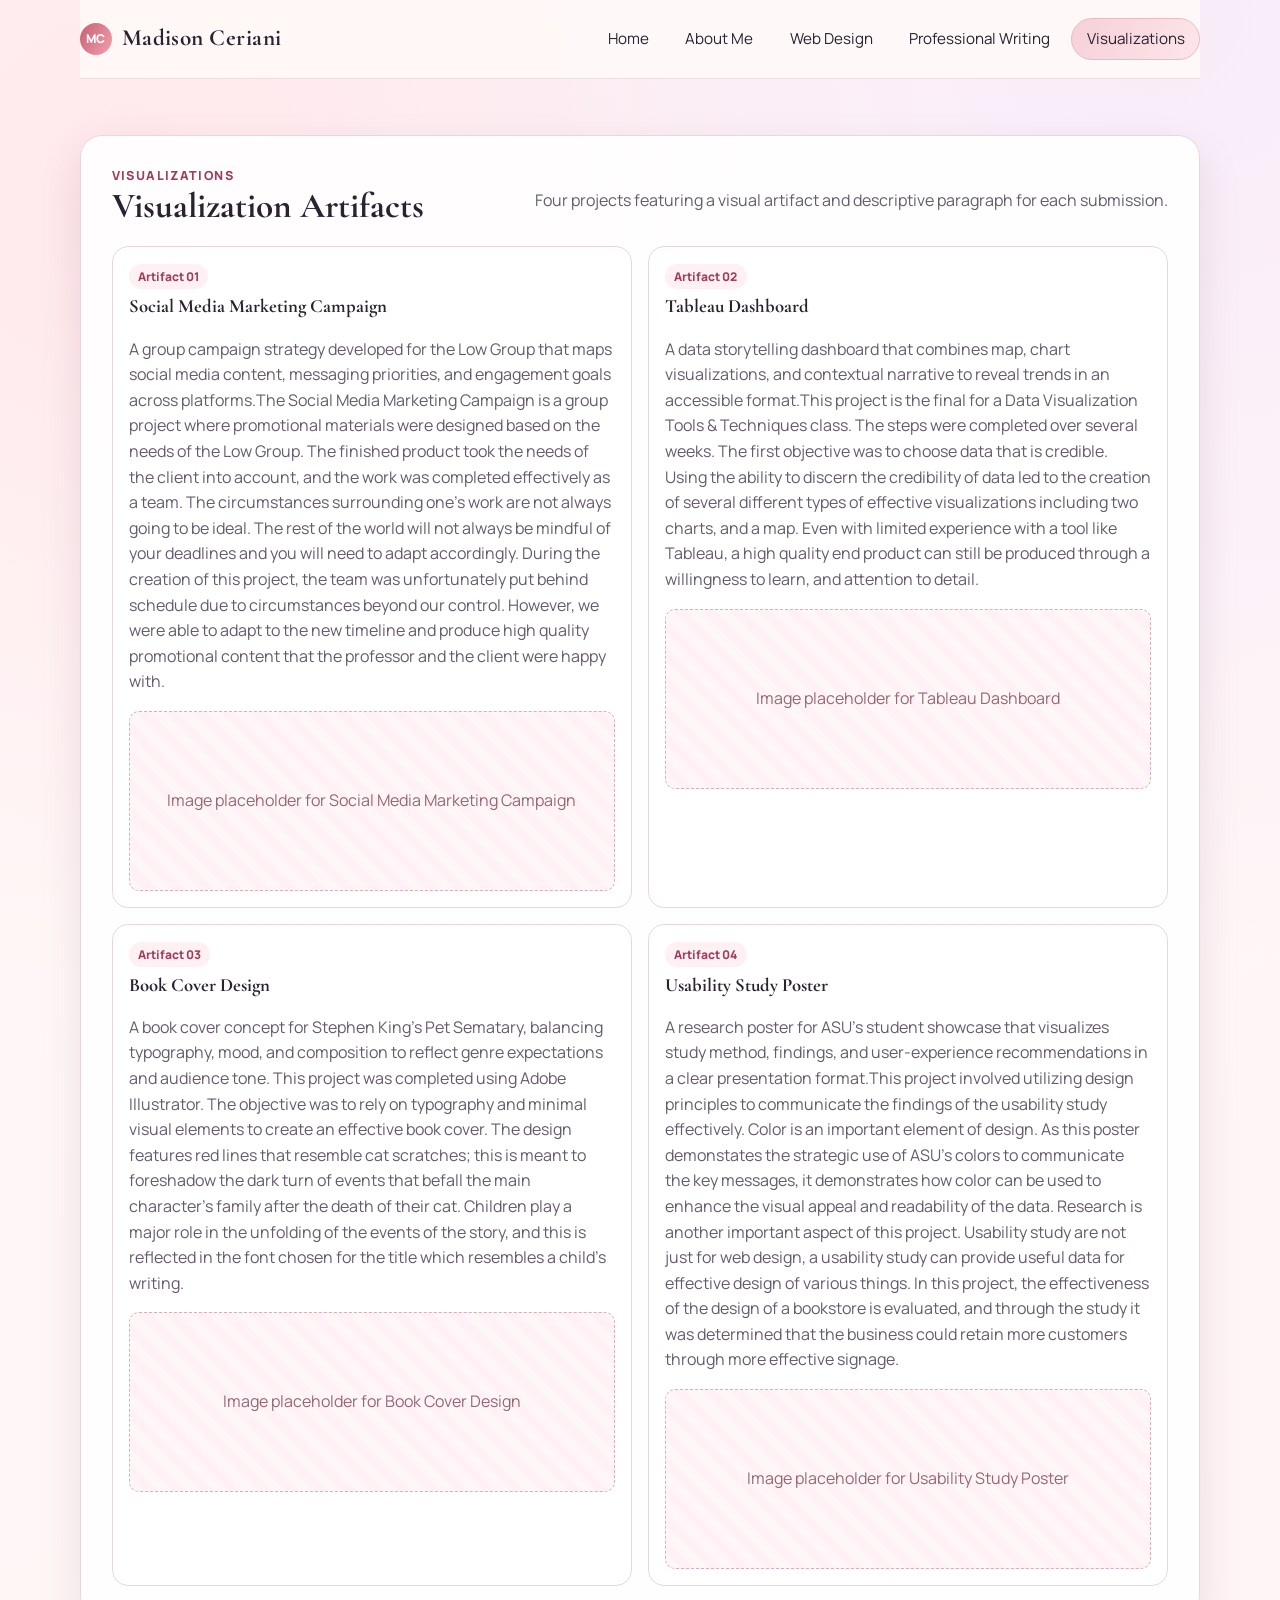
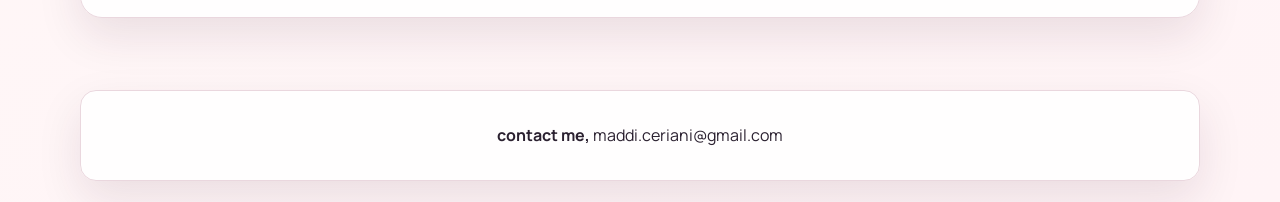
==== visualizations.html @ 90444a14 "all the changes" ====
<!DOCTYPE html>
<html lang="en">
<head>
  <meta charset="UTF-8">
  <meta name="viewport" content="width=device-width, initial-scale=1.0">
  <title>Madison Ceriani Portfolio | Visualizations</title>
  <link rel="preconnect" href="https://fonts.googleapis.com">
  <link rel="preconnect" href="https://fonts.gstatic.com" crossorigin>
  <link href="https://fonts.googleapis.com/css2?family=Cormorant+Garamond:wght@500;600;700&family=Manrope:wght@400;500;600;700;800&display=swap" rel="stylesheet">
  <link rel="stylesheet" href="assets/css/styles.css">
</head>
<body>
  <div class="page-shell">
    <header class="site-header content-wrap">
      <a class="brand" href="index.html" aria-label="Madison Ceriani portfolio home">
        <span class="brand-mark">MC</span>
        Madison Ceriani
      </a>
      <nav class="nav-links" aria-label="Primary navigation">
        <a href="index.html">Home</a>
        <a href="about.html">About Me</a>
        <a href="web-design.html">Web Design</a>
        <a href="writing.html">Professional Writing</a>
        <a class="active" href="visualizations.html">Visualizations</a>
      </nav>
    </header>

    <main class="content-wrap">
      <section class="section-panel">
        <div class="section-head">
          <div>
            <div class="eyebrow">Visualizations</div>
            <h2>Visualization Artifacts</h2>
          </div>
          <p class="section-copy">Four projects featuring a visual artifact and descriptive paragraph for each submission.</p>
        </div>

        <div class="artifact-grid">
          <article class="artifact-card">
            <div class="tag">Artifact 01</div>
            <h3>Social Media Marketing Campaign</h3>
            <p class="artifact-meta">A group campaign strategy developed for the Low Group that maps social media content, messaging priorities, and engagement goals across platforms.The Social Media Marketing Campaign is a group project where promotional materials were designed based on the needs of the Low Group. The  finished product took the needs of the client into account, and the work was completed effectively as a team. 
The circumstances surrounding one’s work are not always going to be ideal. The rest of the world will not always be mindful of your deadlines and you will need to adapt accordingly. During the creation of this project, the team was unfortunately put behind schedule due to circumstances beyond our control. However, we were able to adapt to the new timeline and produce high quality promotional content that the professor and the client were happy with.  
</p>
            <div class="media-slot">
              <div class="placeholder-block"><span>Image placeholder for Social Media Marketing Campaign</span></div>
            </div>
          </article>

          <article class="artifact-card">
            <div class="tag">Artifact 02</div>
            <h3>Tableau Dashboard</h3>
            <p class="artifact-meta">A data storytelling dashboard that combines map, chart visualizations, and contextual narrative to reveal trends in an accessible format.This project is the final for a  Data Visualization Tools & Techniques class. The steps were completed over several weeks.  The first objective was to choose data that is credible. Using the ability to discern the credibility of data led to the  creation of several different types of effective visualizations including two charts, and a map. Even with limited experience with a tool like Tableau, a high quality end product can still be produced through a willingness to learn, and attention to detail.
</p>
            <div class="media-slot">
              <div class="placeholder-block"><span>Image placeholder for Tableau Dashboard</span></div>
            </div>
          </article>

          <article class="artifact-card">
            <div class="tag">Artifact 03</div>
            <h3>Book Cover Design</h3>
            <p class="artifact-meta">A book cover concept for Stephen King's Pet Sematary, balancing typography, mood, and composition to reflect genre expectations and audience tone.	This project was completed using  Adobe Illustrator. The objective was to rely on typography and minimal visual elements to create an effective book cover. The design features red lines that resemble cat scratches; this is meant to foreshadow the dark turn of events that befall the main character’s family after the death of their cat. Children play a major role in the unfolding of the events of the story, and this is reflected in the font chosen for the title which resembles a child’s writing. 
</p>
            <div class="media-slot">
              <div class="placeholder-block"><span>Image placeholder for Book Cover Design</span></div>
            </div>
          </article>

          <article class="artifact-card">
            <div class="tag">Artifact 04</div>
            <h3>Usability Study Poster</h3>
            <p class="artifact-meta">A research poster for ASU's student showcase that visualizes study method, findings, and user-experience recommendations in a clear presentation format.This project involved utilizing design principles to communicate the findings of the usability study effectively. Color is an important element of design. As this poster demonstates the strategic use of ASU's colors to communicate the key messages, it demonstrates how color can be used to enhance the visual appeal and readability of the data. Research is another important aspect of this project. Usability study are not just for web design, a usability study can provide useful data for effective design of various things. In this project, the effectiveness of the design of a bookstore is evaluated, and through the study it was determined that the business could retain more customers through more effective signage.</p>
            <div class="media-slot">
              <div class="placeholder-block"><span>Image placeholder for Usability Study Poster</span></div>
            </div>
          </article>
        </div>
      </section>
    </main>

    <footer class="site-footer">
      <div class="footer-panel content-wrap">
        <p><strong>contact me,</strong> maddi.ceriani@gmail.com</p>
      </div>
    </footer>
  </div>
</body>
</html>
---- assets/css/styles.css ----
:root {
  --bg: #fff9f8;
  --surface: #ffffff;
  --surface-soft: #fff2ef;
  --ink: #2b2130;
  --muted: #665a6d;
  --accent: #c85f75;
  --accent-deep: #9f3e5f;
  --line: #ead7de;
  --shadow: 0 18px 45px rgba(55, 24, 46, 0.1);
  --radius-lg: 22px;
  --radius-md: 16px;
  --radius-sm: 10px;
}

* {
  box-sizing: border-box;
}

html,
body {
  margin: 0;
  padding: 0;
}

body {
  font-family: "Manrope", sans-serif;
  color: var(--ink);
  background:
    radial-gradient(circle at 10% 10%, rgba(255, 211, 221, 0.45) 0, transparent 40%),
    radial-gradient(circle at 90% 0%, rgba(233, 208, 255, 0.3) 0, transparent 45%),
    linear-gradient(145deg, #fff9f8 0%, #fff4f6 100%);
  line-height: 1.6;
}

a {
  color: var(--accent-deep);
}

a:hover {
  color: var(--accent);
}

img {
  max-width: 100%;
  display: block;
}

.page-shell {
  min-height: 100vh;
  display: flex;
  flex-direction: column;
}

.content-wrap {
  width: min(1120px, 92vw);
  margin: 0 auto;
}

.site-header {
  display: flex;
  justify-content: space-between;
  align-items: center;
  gap: 1rem;
  padding: 1.1rem 0;
  position: sticky;
  top: 0;
  z-index: 100;
  background: rgba(255, 249, 248, 0.92);
  backdrop-filter: blur(8px);
  border-bottom: 1px solid rgba(234, 215, 222, 0.8);
}

.brand {
  display: inline-flex;
  align-items: center;
  gap: 0.6rem;
  font-family: "Cormorant Garamond", serif;
  font-weight: 700;
  font-size: 1.45rem;
  letter-spacing: 0.02em;
  text-decoration: none;
  color: var(--ink);
}

.brand-mark {
  display: grid;
  place-items: center;
  width: 2rem;
  aspect-ratio: 1;
  border-radius: 999px;
  background: linear-gradient(120deg, var(--accent), #f2a1ae);
  color: #fff;
  font-family: "Manrope", sans-serif;
  font-size: 0.76rem;
  font-weight: 800;
}

.nav-links {
  display: flex;
  align-items: center;
  gap: 0.35rem;
  flex-wrap: wrap;
  justify-content: flex-end;
}

.nav-links a {
  text-decoration: none;
  color: var(--ink);
  padding: 0.5rem 0.9rem;
  border-radius: 999px;
  font-size: 0.95rem;
  border: 1px solid transparent;
  transition: all 180ms ease;
}

.nav-links a:hover,
.nav-links a:focus-visible {
  border-color: var(--line);
  background: #fff;
}

.nav-links a.active {
  background: linear-gradient(120deg, #f6d0d8, #fce6ea);
  border-color: #e9bbc7;
}

main {
  flex: 1;
  padding: 2rem 0 3.5rem;
}

.hero {
  display: grid;
  grid-template-columns: 1.2fr 0.8fr;
  gap: 2rem;
  align-items: center;
  margin-bottom: 2rem;
}

.hero-panel,
.section-panel {
  background: rgba(255, 255, 255, 0.92);
  border: 1px solid var(--line);
  border-radius: var(--radius-lg);
  box-shadow: var(--shadow);
}

.hero-panel {
  padding: clamp(1.5rem, 2.4vw, 2.2rem);
}

.hero h1,
h2,
h3 {
  font-family: "Cormorant Garamond", serif;
  line-height: 1.15;
  margin-top: 0;
}

.hero h1 {
  font-size: clamp(2rem, 5.6vw, 3.35rem);
  margin-bottom: 0.4rem;
}

.lede,
.section-copy,
.artifact-meta {
  color: var(--muted);
}

.hero-actions {
  display: flex;
  gap: 0.7rem;
  flex-wrap: wrap;
}

.button,
.button-secondary {
  text-decoration: none;
  border-radius: 999px;
  padding: 0.7rem 1.15rem;
  font-weight: 700;
  font-size: 0.94rem;
}

.button {
  background: linear-gradient(130deg, var(--accent), #de8092);
  color: #fff;
}

.button:hover {
  filter: brightness(1.05);
}

.button-secondary {
  border: 1px solid var(--line);
  color: var(--ink);
  background: #fff;
}

.hero-visual {
  display: flex;
  justify-content: center;
}

.photo-frame {
  width: min(420px, 100%);
  border-radius: 34px;
  padding: 0.7rem;
  background: linear-gradient(145deg, #fce9ee, #f7d6de);
  box-shadow: var(--shadow);
}

.photo-frame img {
  border-radius: 28px;
  object-fit: cover;
  width: 100%;
  aspect-ratio: 3 / 4;
}

.section-panel {
  padding: clamp(1.15rem, 2.4vw, 2rem);
  margin-top: 1.5rem;
}

.section-head {
  display: flex;
  justify-content: space-between;
  gap: 1rem;
  align-items: end;
  margin-bottom: 1rem;
}

.section-head h2 {
  margin-bottom: 0.2rem;
  font-size: clamp(1.6rem, 4vw, 2.2rem);
}

.eyebrow {
  text-transform: uppercase;
  letter-spacing: 0.11em;
  font-size: 0.78rem;
  font-weight: 800;
  color: var(--accent-deep);
}

.gallery-grid,
.artifact-grid {
  display: grid;
  grid-template-columns: repeat(12, minmax(0, 1fr));
  gap: 1rem;
}

.gallery-item,
.artifact-card {
  border: 1px solid var(--line);
  background: #fff;
  border-radius: var(--radius-md);
  padding: 1rem;
}

.gallery-item {
  grid-column: span 4;
}

.artifact-card {
  grid-column: span 6;
}

.tag {
  display: inline-block;
  font-size: 0.75rem;
  font-weight: 800;
  padding: 0.2rem 0.58rem;
  border-radius: 999px;
  background: #fff0f4;
  color: var(--accent-deep);
  margin-bottom: 0.45rem;
}

.media-slot {
  margin-top: 0.8rem;
}

.placeholder-block {
  border: 1px dashed #d8afba;
  min-height: 180px;
  border-radius: var(--radius-sm);
  display: grid;
  place-items: center;
  background: repeating-linear-gradient(
    45deg,
    #fff6f8,
    #fff6f8 10px,
    #fff1f5 10px,
    #fff1f5 20px
  );
  color: #956876;
  text-align: center;
  padding: 1rem;
}

.artifact-links {
  margin-top: 0.7rem;
  display: flex;
  gap: 0.75rem;
  flex-wrap: wrap;
}

.artifact-links a {
  font-weight: 700;
}

.resume-slot {
  border: 1px dashed #dcb4bf;
  border-radius: var(--radius-md);
  padding: 1rem;
  background: var(--surface-soft);
}

.resume-actions {
  display: flex;
  gap: 0.8rem;
  align-items: center;
  flex-wrap: wrap;
}

.pdf-view {
  margin-top: 0.9rem;
  border-radius: var(--radius-sm);
  border: 1px solid #e2c0c9;
  overflow: hidden;
  background: #fff;
}

.pdf-view iframe {
  display: block;
  width: 100%;
  min-height: 340px;
  border: 0;
}

.site-footer {
  margin-top: auto;
  padding: 1rem 0 1.3rem;
}

.footer-panel {
  border: 1px solid var(--line);
  background: rgba(255, 255, 255, 0.93);
  border-radius: var(--radius-md);
  box-shadow: var(--shadow);
  padding: 1rem;
  text-align: center;
}

@media (max-width: 980px) {
  .hero {
    grid-template-columns: 1fr;
  }

  .gallery-item,
  .artifact-card {
    grid-column: span 6;
  }

  .section-head {
    flex-direction: column;
    align-items: flex-start;
  }
}

@media (max-width: 720px) {
  .site-header {
    position: static;
    flex-direction: column;
    align-items: flex-start;
  }

  .nav-links {
    width: 100%;
    justify-content: flex-start;
  }

  .gallery-item,
  .artifact-card {
    grid-column: span 12;
  }

  .photo-frame {
    width: 100%;
  }

  .pdf-view iframe {
    min-height: 280px;
  }
}
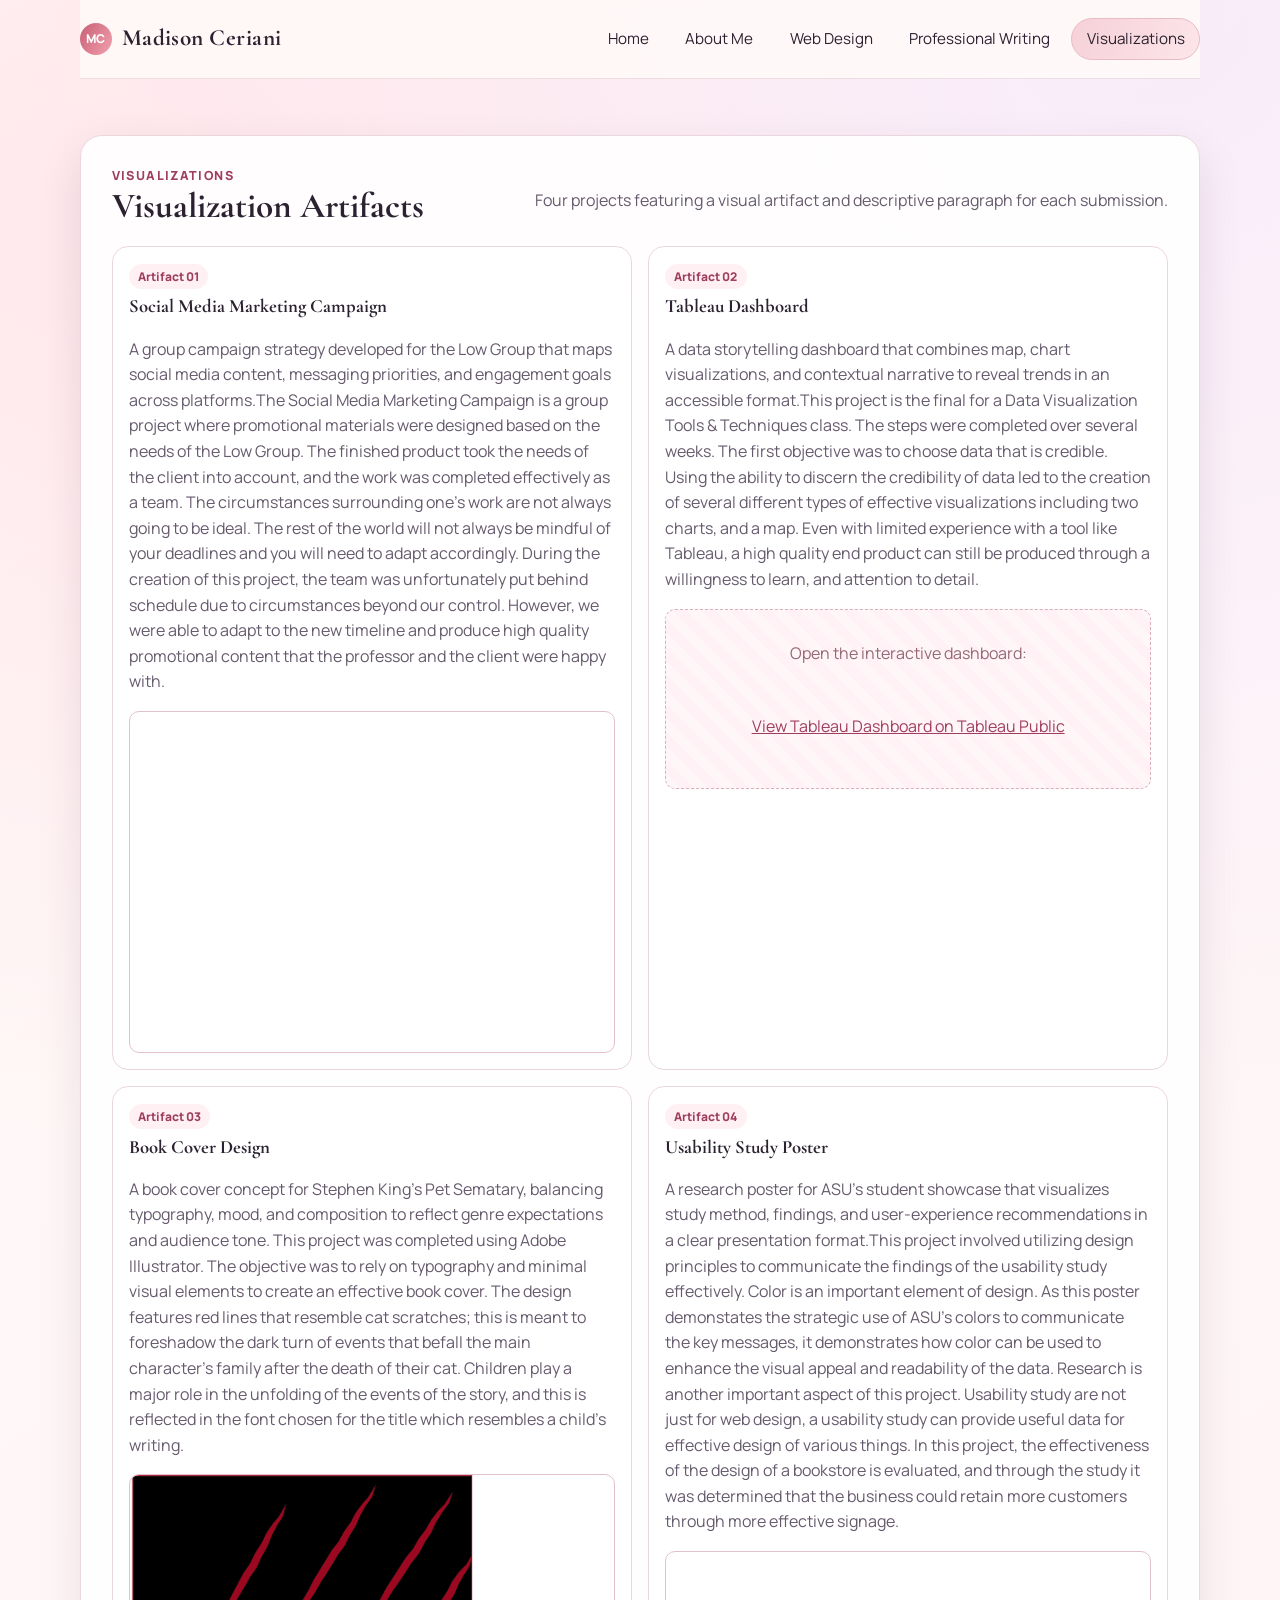
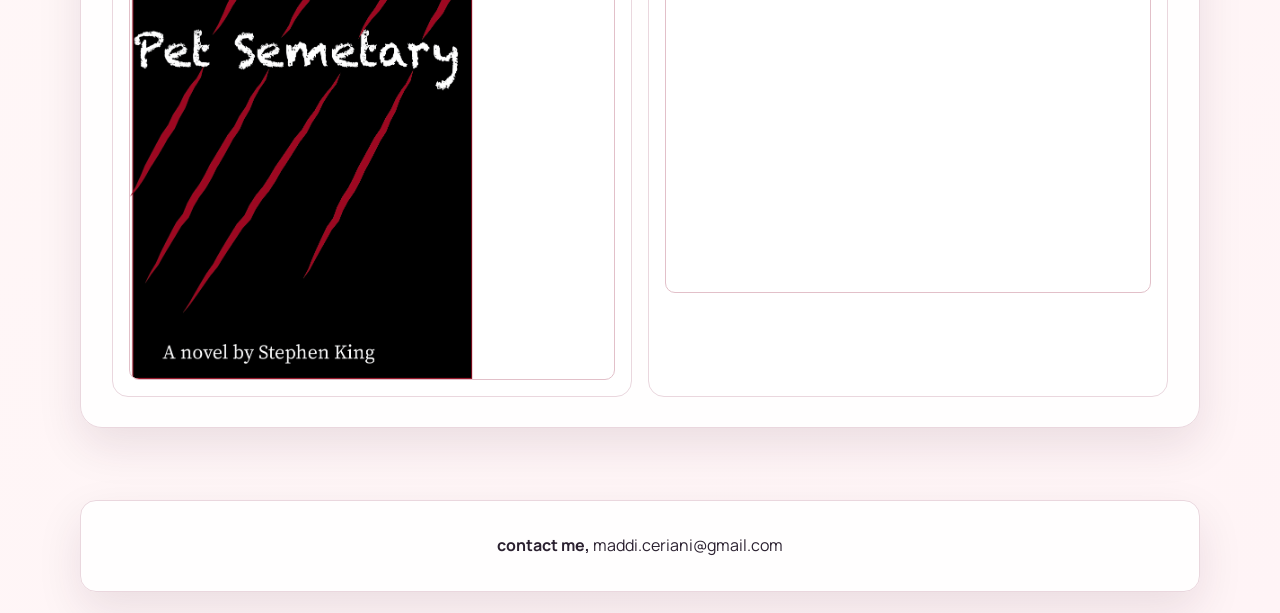
==== commit 80f857de: "Refactor code structure for improved readability and maintainability" ====
--- a/visualizations.html
+++ b/visualizations.html
@@ -43,7 +43,9 @@
 The circumstances surrounding one’s work are not always going to be ideal. The rest of the world will not always be mindful of your deadlines and you will need to adapt accordingly. During the creation of this project, the team was unfortunately put behind schedule due to circumstances beyond our control. However, we were able to adapt to the new timeline and produce high quality promotional content that the professor and the client were happy with.  
 </p>
             <div class="media-slot">
-              <div class="placeholder-block"><span>Image placeholder for Social Media Marketing Campaign</span></div>
+              <div class="pdf-view">
+                <iframe src="Social%20MEdia%20MArketing.pdf" title="Social Media Marketing Campaign PDF"></iframe>
+              </div>
             </div>
           </article>
 
@@ -53,7 +55,12 @@
             <p class="artifact-meta">A data storytelling dashboard that combines map, chart visualizations, and contextual narrative to reveal trends in an accessible format.This project is the final for a  Data Visualization Tools & Techniques class. The steps were completed over several weeks.  The first objective was to choose data that is credible. Using the ability to discern the credibility of data led to the  creation of several different types of effective visualizations including two charts, and a map. Even with limited experience with a tool like Tableau, a high quality end product can still be produced through a willingness to learn, and attention to detail.
 </p>
             <div class="media-slot">
-              <div class="placeholder-block"><span>Image placeholder for Tableau Dashboard</span></div>
+              <div class="placeholder-block">
+                <span>Open the interactive dashboard:</span>
+                <p>
+                  <a href="https://public.tableau.com/app/profile/madison.ceriani/viz/FinalProject_17277622467540/Dashboard1" target="_blank" rel="noopener noreferrer">View Tableau Dashboard on Tableau Public</a>
+                </p>
+              </div>
             </div>
           </article>
 
@@ -63,7 +70,7 @@
             <p class="artifact-meta">A book cover concept for Stephen King's Pet Sematary, balancing typography, mood, and composition to reflect genre expectations and audience tone.	This project was completed using  Adobe Illustrator. The objective was to rely on typography and minimal visual elements to create an effective book cover. The design features red lines that resemble cat scratches; this is meant to foreshadow the dark turn of events that befall the main character’s family after the death of their cat. Children play a major role in the unfolding of the events of the story, and this is reflected in the font chosen for the title which resembles a child’s writing. 
 </p>
             <div class="media-slot">
-              <div class="placeholder-block"><span>Image placeholder for Book Cover Design</span></div>
+              <img class="artifact-image" src="Bookcover.png" alt="Pet Sematary book cover design" loading="lazy">
             </div>
           </article>
 
@@ -72,7 +79,9 @@
             <h3>Usability Study Poster</h3>
             <p class="artifact-meta">A research poster for ASU's student showcase that visualizes study method, findings, and user-experience recommendations in a clear presentation format.This project involved utilizing design principles to communicate the findings of the usability study effectively. Color is an important element of design. As this poster demonstates the strategic use of ASU's colors to communicate the key messages, it demonstrates how color can be used to enhance the visual appeal and readability of the data. Research is another important aspect of this project. Usability study are not just for web design, a usability study can provide useful data for effective design of various things. In this project, the effectiveness of the design of a bookstore is evaluated, and through the study it was determined that the business could retain more customers through more effective signage.</p>
             <div class="media-slot">
-              <div class="placeholder-block"><span>Image placeholder for Usability Study Poster</span></div>
+              <div class="pdf-view">
+                <iframe src="CISA_student_showcase-template%202.pdf" title="Usability Study Poster PDF"></iframe>
+              </div>
             </div>
           </article>
         </div>
--- a/assets/css/styles.css
+++ b/assets/css/styles.css
@@ -281,6 +281,13 @@
 
 .media-slot {
   margin-top: 0.8rem;
+}
+
+.artifact-image {
+  width: 100%;
+  border-radius: var(--radius-sm);
+  border: 1px solid #e2c0c9;
+  background: #fff;
 }
 
 .placeholder-block {
